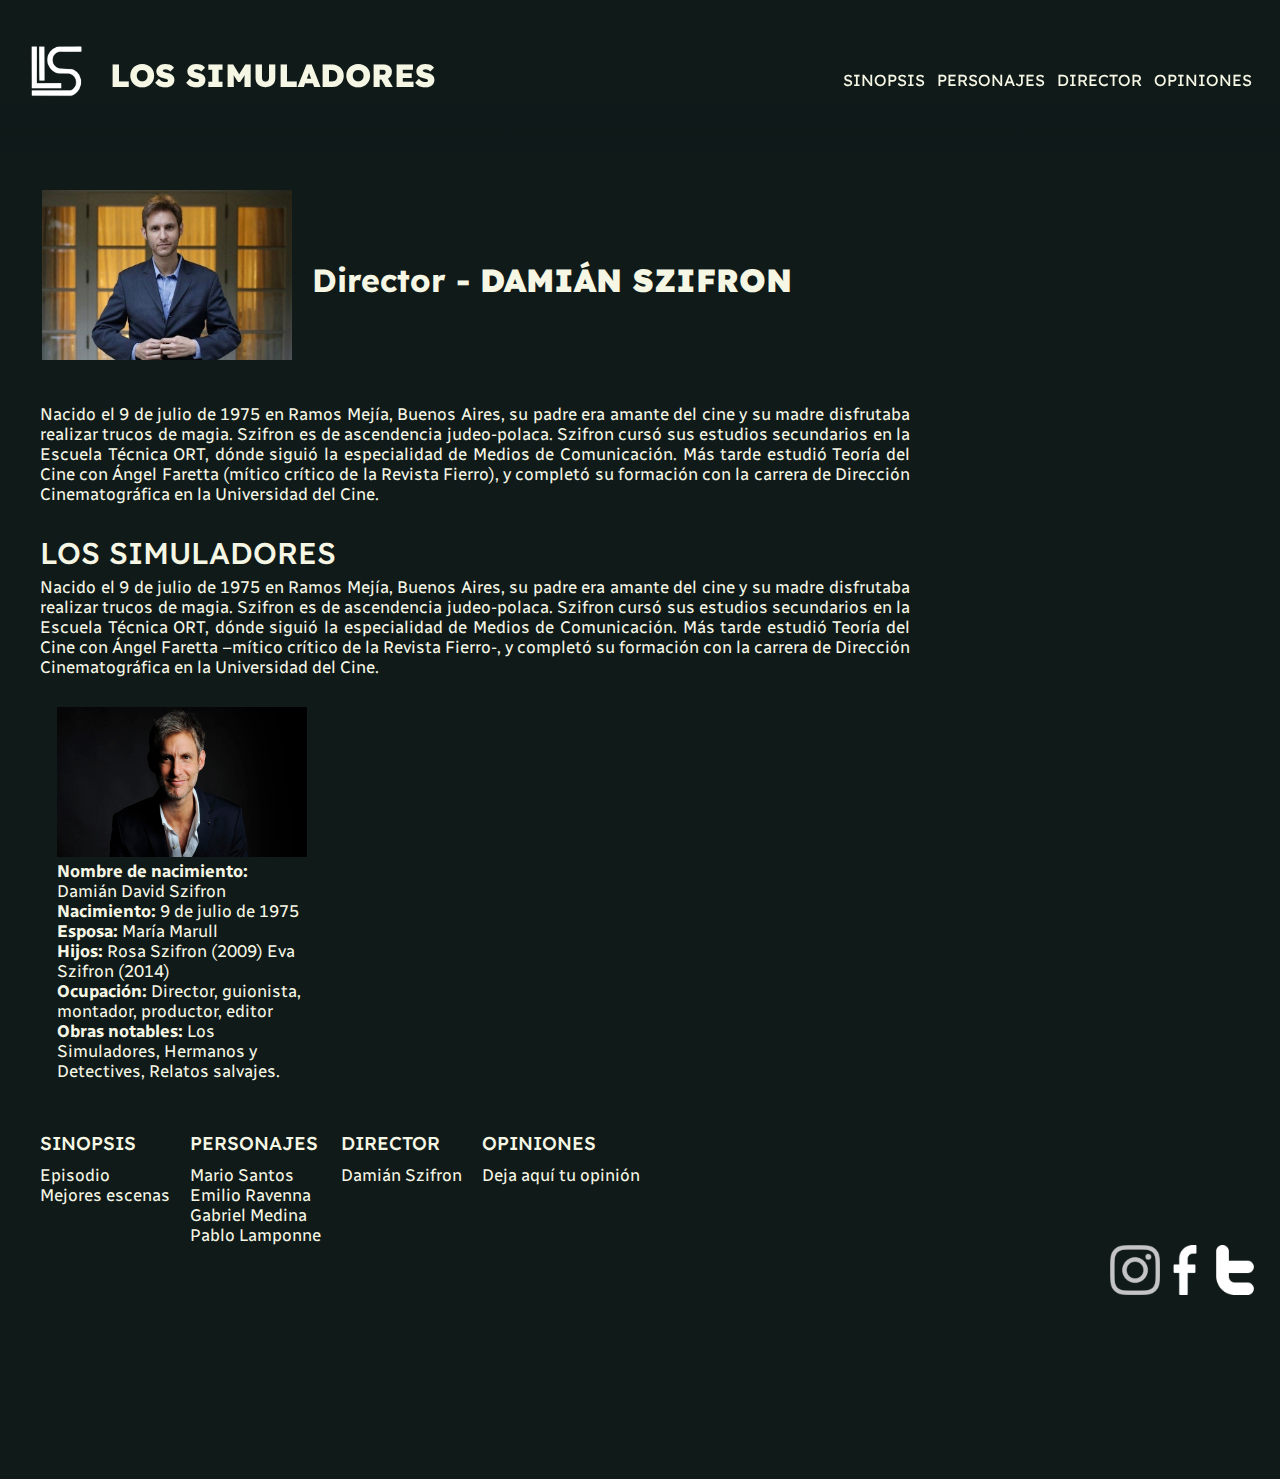
==== director.html @ d4423c29 "Add files via upload" ====
<!DOCTYPE html>
<html lang="es">


    <head>
        <meta charset="utf-8" />
        <title>Los Simuladores - Fuera de cálculo</title>
    
        
        <link rel="preconnect" href="https://fonts.googleapis.com">
        <link rel="preconnect" href="https://fonts.gstatic.com" crossorigin>
        <link href="https://fonts.googleapis.com/css2?family=Lexend+Deca:wght@500&family=Radio+Canada:wght@400;500&display=swap" rel="stylesheet">
        
        <link rel="preconnect" href="https://fonts.googleapis.com">
        <link rel="preconnect" href="https://fonts.gstatic.com" crossorigin>
        <link href="https://fonts.googleapis.com/css2?family=Lexend+Deca:wght@500&family=Radio+Canada&display=swap" rel="stylesheet">
    
        <link rel="preconnect" href="https://fonts.googleapis.com">
        <link rel="preconnect" href="https://fonts.gstatic.com" crossorigin>
        <link href="https://fonts.googleapis.com/css2?family=Lexend+Deca:wght@500&display=swap" rel="stylesheet">

        <link rel="preconnect" href="https://fonts.googleapis.com">
        <link rel="preconnect" href="https://fonts.gstatic.com" crossorigin>
        <link href="https://fonts.googleapis.com/css2?family=Radio+Canada:wght@300;400&display=swap" rel="stylesheet">

    
        <link rel="stylesheet" type="text/css" href="CSS\estilos.css"/>
        <meta name="author" content="Pilar Volmaro" />
        <meta name="keywords" content="los simuladores, mario santos, emilio ravenna, gabriel medina, pablo lamponne, fuera de cálculo, review, capítulo, serie"/>
    </head>

<body>

    <header class="header">
        
        <div class="contenedor">
            <div class="logo"><a href="index.html"><img src="img\Logo en blanco.PNG" alt="home" height="70px" width="70"></a></div>
            <div class="lossimuladores"><h1 class="titulo">LOS SIMULADORES</h1></div>  
        </div>


        <nav class="topnav">
            <ul class="listanav">
                <li><a href="sinopsis.html">SINOPSIS</a></li>
                <li><a href="personajes.html">PERSONAJES</a></li>
                <li><a href="director.html">DIRECTOR</a></li>
                <li><a href="opiniones.html">OPINIONES</a></li>
            </ul>
        </nav>

    </header>


    <main>
        <div class="fotoynombre">
            <div class="fotodirector">
                <img src="img/fotodirector.jpg" alt="Damian Szifron" height="170px" width="250px">
            </div>
            <div class="nombredamian">
                <h1 class="titulodirector">Director - <strong>DAMIÁN SZIFRON</strong></h1>
            </div>
        </div>


        <div class="biografía">
            <section>
                <p>
                Nacido el 9 de julio de 1975 en Ramos Mejía, Buenos Aires, su padre era amante del cine y su madre disfrutaba realizar trucos de magia. Szifron es de ascendencia judeo-polaca.

Szifron cursó sus estudios secundarios en la Escuela Técnica ORT, dónde siguió la especialidad de Medios de Comunicación. Más tarde estudió Teoría del Cine con Ángel Faretta (mítico crítico de la Revista Fierro), y completó su formación con la carrera de Dirección Cinematográfica en la Universidad del Cine.
                </p>
            </section>
            <section>
                <h2 class="bibliografialossimuladores">LOS SIMULADORES</h2>
                <p>Nacido el 9 de julio de 1975 en Ramos Mejía, Buenos Aires, su padre era amante del cine y su madre disfrutaba realizar trucos de magia. Szifron es de ascendencia judeo-polaca.

                Szifron cursó sus estudios secundarios en la Escuela Técnica ORT, dónde siguió la especialidad de Medios de Comunicación. Más tarde estudió Teoría del Cine con Ángel Faretta –mítico crítico de la Revista Fierro-, y completó su formación con la carrera de Dirección Cinematográfica en la Universidad del Cine.</p>
            </section>
        </div>


        <aside class="aside">
            <img src="img\director2.jpg" alt="Damián Szifron" height="150px" width="250px">
                <p><strong>Nombre de nacimiento:</strong> Damián David Szifron <br>
                <strong>Nacimiento:</strong> 9 de julio de 1975 <br>
                <strong>Esposa:</strong> María Marull <br>
                <strong>Hijos:</strong>	Rosa Szifron (2009)
    Eva Szifron (2014) <br>
                <strong>Ocupación:</strong>	Director, guionista, montador, productor, editor <br>
                <strong>Obras notables: </strong>Los Simuladores,
    Hermanos y Detectives,
    Relatos salvajes.</p>
        </aside>


    </main>



    <footer>

        <div>
            <div class="footernav">
                <div class="footersinopsis">
                    <a href="sinopsis.html">
                        <h3>SINOPSIS</h3>
                    </a>
                    <a href="sinopsis.html"><p>Episodio</p></a>
                    <a href="mejores_escenas.html"><p>Mejores escenas</p></a>
                </div>
                

                <div class="footerpersonajes">
                    <a href="personajes.html">
                    <h3>PERSONAJES</h3>
                    </a>
                    <a href="#"><p>Mario Santos</p></a>
                    <a href="#"><p>Emilio Ravenna</p></a>
                    <a href="#"><p>Gabriel Medina</p></a>
                    <a href="#"><p>Pablo Lamponne</p></a>
                </div>


                <div class="footerdirector">
                    <a href="director.html">
                    <h3>DIRECTOR</h3>
                    </a>
                    <a href="director.html"><p>Damián Szifron</p></a>
                </div>
                

                <div class="footeropiniones">
                    <a href="opiniones.html">
                        <h3>OPINIONES</h3>
                    </a>
                    <a href="opiniones.html"><p>Deja aquí tu opinión</p></a>
                </div>
            </div>
            <div>

            </div>
        </div>

        <div class="redessociales">
            <a href="#"><img src="img\Instragram en blanco.png" alt="instagram" height="50" width="50"></a>
            <a href="#"><img src="img\Facebook_en_blanco.png" alt="facebook" height="50" width="50"></a>
            <a href="#"><img src="img\Twitter_en_blanco.png" alt="twitter" height="50" width="50"></a>
        </div>
    
    </footer>

</body>

</html>
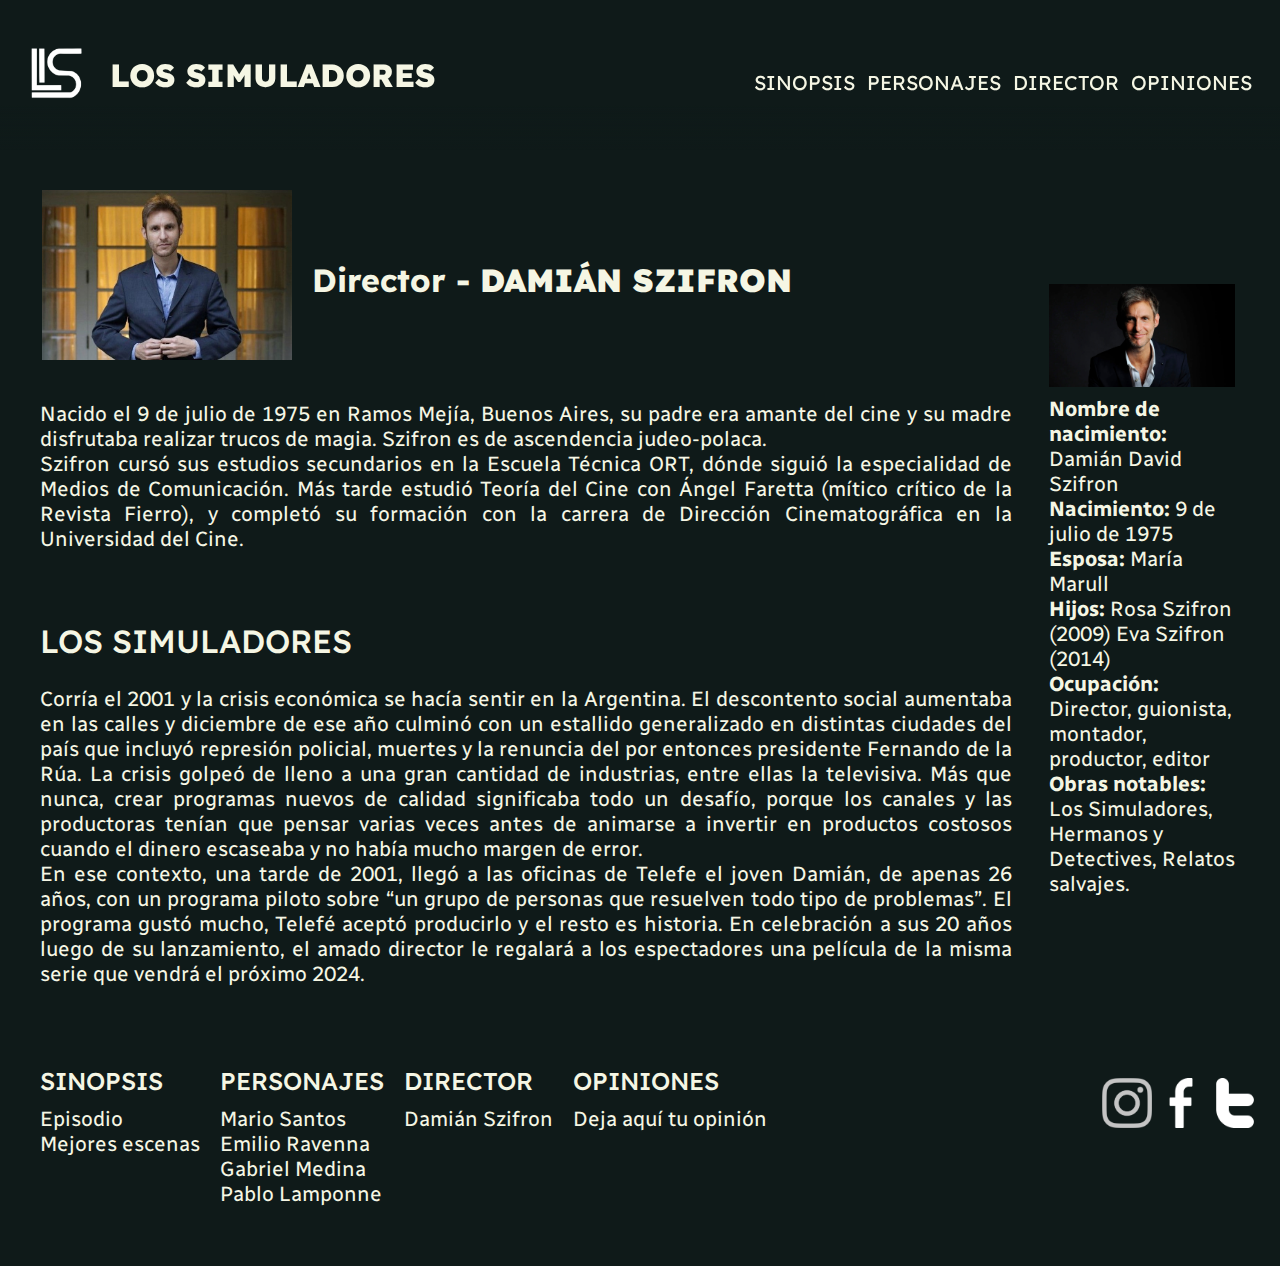
==== commit fdae9575: "Agregar la adaptación a celular" ====
--- a/director.html
+++ b/director.html
@@ -4,7 +4,10 @@
 
     <head>
         <meta charset="utf-8" />
+        <link rel="shortcut icon" href="img/Logo en negro.PNG">
         <title>Los Simuladores - Fuera de cálculo</title>
+
+        <meta name = "viewport" content = "width = device-width, initial-scale = 1.0">
     
         
         <link rel="preconnect" href="https://fonts.googleapis.com">
@@ -18,43 +21,49 @@
         <link rel="preconnect" href="https://fonts.googleapis.com">
         <link rel="preconnect" href="https://fonts.gstatic.com" crossorigin>
         <link href="https://fonts.googleapis.com/css2?family=Lexend+Deca:wght@500&display=swap" rel="stylesheet">
-
+    
         <link rel="preconnect" href="https://fonts.googleapis.com">
         <link rel="preconnect" href="https://fonts.gstatic.com" crossorigin>
         <link href="https://fonts.googleapis.com/css2?family=Radio+Canada:wght@300;400&display=swap" rel="stylesheet">
 
-    
+        
+        <link rel="stylesheet" href="https://cdnjs.cloudflare.com/ajax/libs/font-awesome/4.7.0/css/font-awesome.min.css">
         <link rel="stylesheet" type="text/css" href="CSS\estilos.css"/>
         <meta name="author" content="Pilar Volmaro" />
         <meta name="keywords" content="los simuladores, mario santos, emilio ravenna, gabriel medina, pablo lamponne, fuera de cálculo, review, capítulo, serie"/>
     </head>
 
-<body>
+    <body>    
+        <header class="header">
+        
+            <div class="contenedor">
+                <div class="logo"><a href="index.html"><img src="img\Logo en blanco.PNG" alt="home" height="70px" width="70"></a></div>
+                <div class="lossimuladores"><h1 class="titulo">LOS SIMULADORES</h1></div>  
+            </div>
+    
+    
+            <nav class="topnav">
 
-    <header class="header">
-        
-        <div class="contenedor">
-            <div class="logo"><a href="index.html"><img src="img\Logo en blanco.PNG" alt="home" height="70px" width="70"></a></div>
-            <div class="lossimuladores"><h1 class="titulo">LOS SIMULADORES</h1></div>  
-        </div>
+                <a href="javascript:void(0);" class="icon" onclick="myFunction()">
+                    <i class="fa fa-bars"></i>
+                </a>
+
+                <ul class="listanav">
+                    <li><a href="sinopsis.html">SINOPSIS</a></li>
+                    <li><a href="personajes.html">PERSONAJES</a></li>
+                    <li><a href="director.html">DIRECTOR</a></li>
+                    <li><a href="opiniones.html">OPINIONES</a></li>
+                </ul>
+            </nav>
+    
+        </header>
 
 
-        <nav class="topnav">
-            <ul class="listanav">
-                <li><a href="sinopsis.html">SINOPSIS</a></li>
-                <li><a href="personajes.html">PERSONAJES</a></li>
-                <li><a href="director.html">DIRECTOR</a></li>
-                <li><a href="opiniones.html">OPINIONES</a></li>
-            </ul>
-        </nav>
-
-    </header>
-
-
-    <main>
+    <main id="maindirector">
+        <div class="izquierda">
         <div class="fotoynombre">
             <div class="fotodirector">
-                <img src="img/fotodirector.jpg" alt="Damian Szifron" height="170px" width="250px">
+                <img src="img/fotodirector.jpg" alt="Damian Szifron">
             </div>
             <div class="nombredamian">
                 <h1 class="titulodirector">Director - <strong>DAMIÁN SZIFRON</strong></h1>
@@ -65,22 +74,21 @@
         <div class="biografía">
             <section>
                 <p>
-                Nacido el 9 de julio de 1975 en Ramos Mejía, Buenos Aires, su padre era amante del cine y su madre disfrutaba realizar trucos de magia. Szifron es de ascendencia judeo-polaca.
-
+                Nacido el 9 de julio de 1975 en Ramos Mejía, Buenos Aires, su padre era amante del cine y su madre disfrutaba realizar trucos de magia. Szifron es de ascendencia judeo-polaca.</p>
+                <p>
 Szifron cursó sus estudios secundarios en la Escuela Técnica ORT, dónde siguió la especialidad de Medios de Comunicación. Más tarde estudió Teoría del Cine con Ángel Faretta (mítico crítico de la Revista Fierro), y completó su formación con la carrera de Dirección Cinematográfica en la Universidad del Cine.
                 </p>
             </section>
             <section>
                 <h2 class="bibliografialossimuladores">LOS SIMULADORES</h2>
-                <p>Nacido el 9 de julio de 1975 en Ramos Mejía, Buenos Aires, su padre era amante del cine y su madre disfrutaba realizar trucos de magia. Szifron es de ascendencia judeo-polaca.
-
-                Szifron cursó sus estudios secundarios en la Escuela Técnica ORT, dónde siguió la especialidad de Medios de Comunicación. Más tarde estudió Teoría del Cine con Ángel Faretta –mítico crítico de la Revista Fierro-, y completó su formación con la carrera de Dirección Cinematográfica en la Universidad del Cine.</p>
+                <p>Corría el 2001 y la crisis económica se hacía sentir en la Argentina. El descontento social aumentaba en las calles y diciembre de ese año culminó con un estallido generalizado en distintas ciudades del país que incluyó represión policial, muertes y la renuncia del por entonces presidente Fernando de la Rúa. La crisis golpeó de lleno a una gran cantidad de industrias, entre ellas la televisiva. Más que nunca, crear programas nuevos de calidad significaba todo un desafío, porque los canales y las productoras tenían que pensar varias veces antes de animarse a invertir en productos costosos cuando el dinero escaseaba y no había mucho margen de error. <br>
+                En ese contexto, una tarde de 2001, llegó a las oficinas de Telefe el joven Damián, de apenas 26 años, con un programa piloto sobre “un grupo de personas que resuelven todo tipo de problemas”. El programa gustó mucho, Telefé aceptó producirlo y el resto es historia. En celebración a sus 20 años luego de su lanzamiento, el amado director le regalará a los espectadores una película de la misma serie que vendrá el próximo 2024.</p>
             </section>
         </div>
-
+    </div>
 
         <aside class="aside">
-            <img src="img\director2.jpg" alt="Damián Szifron" height="150px" width="250px">
+            <img src="img\director2.jpg" alt="Damián Szifron">
                 <p><strong>Nombre de nacimiento:</strong> Damián David Szifron <br>
                 <strong>Nacimiento:</strong> 9 de julio de 1975 <br>
                 <strong>Esposa:</strong> María Marull <br>
@@ -99,7 +107,7 @@
 
     <footer>
 
-        <div>
+        <div class="footer">
             <div class="footernav">
                 <div class="footersinopsis">
                     <a href="sinopsis.html">
@@ -142,9 +150,9 @@
         </div>
 
         <div class="redessociales">
-            <a href="#"><img src="img\Instragram en blanco.png" alt="instagram" height="50" width="50"></a>
-            <a href="#"><img src="img\Facebook_en_blanco.png" alt="facebook" height="50" width="50"></a>
-            <a href="#"><img src="img\Twitter_en_blanco.png" alt="twitter" height="50" width="50"></a>
+            <a href="#"><img src="img\Instragram en blanco.png" alt="instagram" width="50"></a>
+            <a href="#"><img src="img\Facebook_en_blanco.png" alt="facebook" width="50"></a>
+            <a href="#"><img src="img\Twitter_en_blanco.png" alt="twitter" width="50"></a>
         </div>
     
     </footer>
